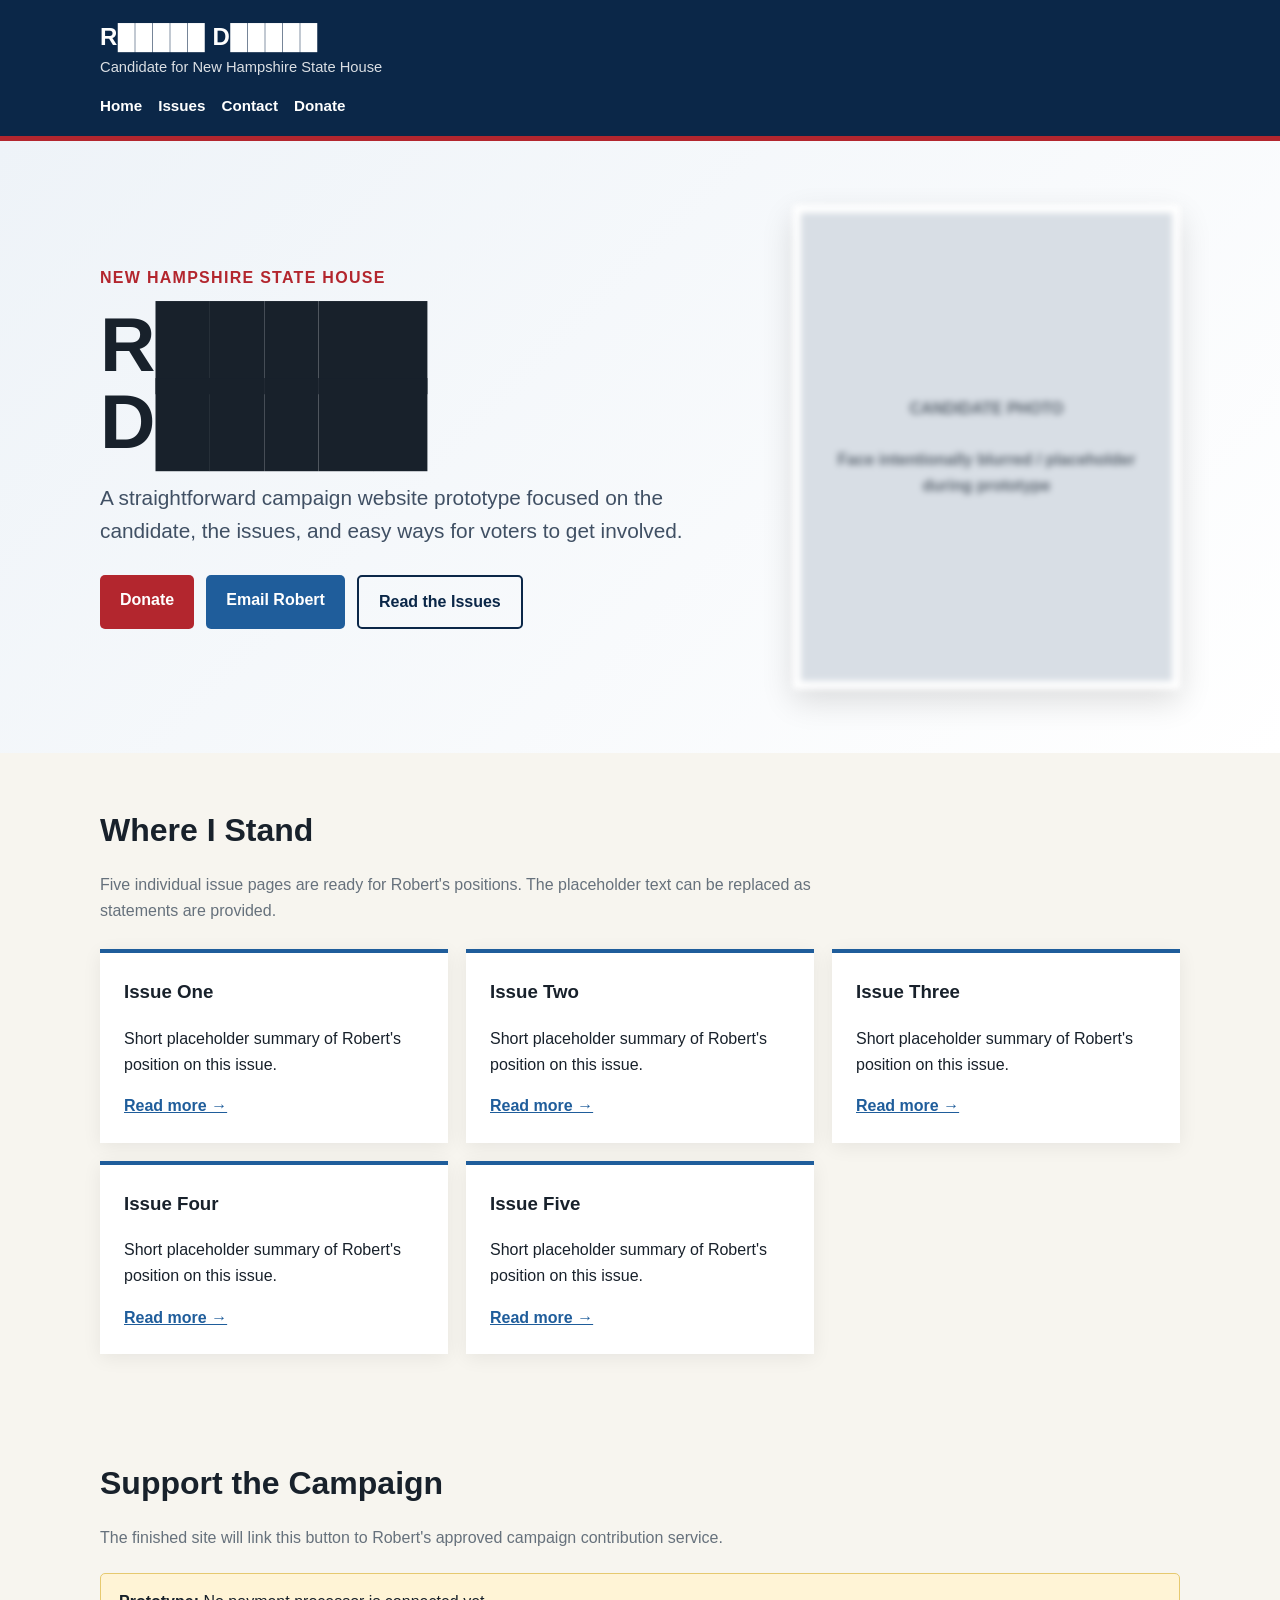
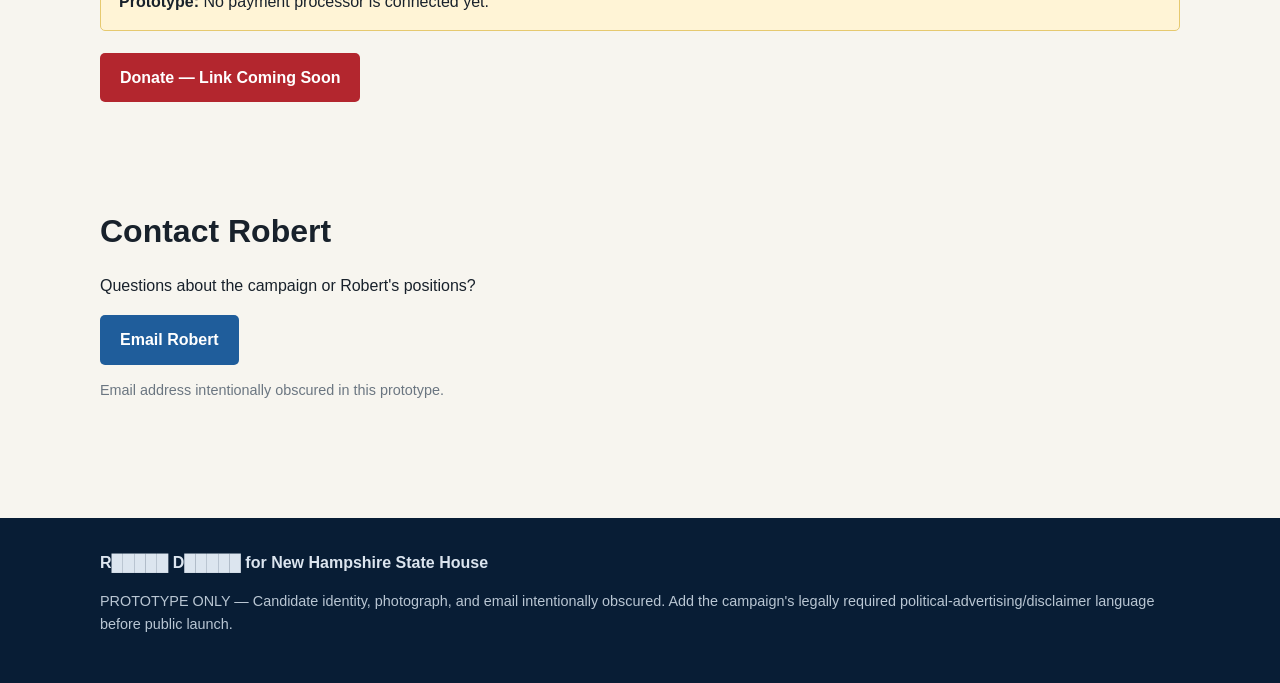
==== index.html @ 03b9e8c1 "Add files via upload Initial campaign website prototype" ====
<!doctype html><html lang="en"><head><meta charset="utf-8"><meta name="viewport" content="width=device-width,initial-scale=1"><title>Candidate Website Prototype</title><link rel="stylesheet" href="style.css"></head><body>
<header><div class="wrap"><div class="brand"><div><a class="candidate" href="index.html">R█████ D█████</a><div class="office">Candidate for New Hampshire State House</div></div></div><nav><a href="index.html">Home</a><a href="#issues">Issues</a><a href="#contact">Contact</a><a href="#donate">Donate</a></nav></div></header>
<main><div class="hero"><div class="wrap hero-grid"><div><div class="eyebrow">New Hampshire State House</div><h1>R█████ D█████</h1><p class="tagline">A straightforward campaign website prototype focused on the candidate, the issues, and easy ways for voters to get involved.</p><div class="actions"><a class="btn primary" href="#donate">Donate</a><a class="btn secondary" href="mailto:████████████████████@proton.me">Email Robert</a><a class="btn outline" href="#issues">Read the Issues</a></div></div><div class="photo">CANDIDATE PHOTO<br><br>Face intentionally blurred / placeholder during prototype</div></div></div>
<section id="issues"><div class="wrap"><h2 class="section-title">Where I Stand</h2><p class="lead">Five individual issue pages are ready for Robert's positions. The placeholder text can be replaced as statements are provided.</p><div class="cards">
<div class="card"><h3>Issue One</h3><p>Short placeholder summary of Robert's position on this issue.</p><a href="issue1.html">Read more →</a></div><div class="card"><h3>Issue Two</h3><p>Short placeholder summary of Robert's position on this issue.</p><a href="issue2.html">Read more →</a></div><div class="card"><h3>Issue Three</h3><p>Short placeholder summary of Robert's position on this issue.</p><a href="issue3.html">Read more →</a></div><div class="card"><h3>Issue Four</h3><p>Short placeholder summary of Robert's position on this issue.</p><a href="issue4.html">Read more →</a></div><div class="card"><h3>Issue Five</h3><p>Short placeholder summary of Robert's position on this issue.</p><a href="issue5.html">Read more →</a></div></div></div></section>
<section id="donate"><div class="wrap"><h2 class="section-title">Support the Campaign</h2><p class="lead">The finished site will link this button to Robert's approved campaign contribution service.</p><div class="notice"><strong>Prototype:</strong> No payment processor is connected yet.</div><a class="btn primary" href="#" onclick="alert('Donation link placeholder — fundraising provider not connected yet.');return false;">Donate — Link Coming Soon</a></div></section>
<section id="contact"><div class="wrap"><h2 class="section-title">Contact Robert</h2><p>Questions about the campaign or Robert's positions?</p><a class="btn secondary" href="mailto:████████████████████@proton.me">Email Robert</a><p class="small">Email address intentionally obscured in this prototype.</p></div></section></main>
<footer><div class="wrap"><strong>R█████ D█████ for New Hampshire State House</strong><p class="small">PROTOTYPE ONLY — Candidate identity, photograph, and email intentionally obscured. Add the campaign's legally required political-advertising/disclaimer language before public launch.</p></div></footer></body></html>
---- style.css ----
:root{--navy:#0b2748;--blue:#1f5d9b;--red:#b3262e;--cream:#f7f5ef;--ink:#18212b;--muted:#66717c;--white:#fff}*{box-sizing:border-box}body{margin:0;font-family:Arial,Helvetica,sans-serif;color:var(--ink);background:var(--cream);line-height:1.6}header{background:var(--navy);color:#fff;padding:18px 0;border-bottom:5px solid var(--red)}.wrap{width:min(1080px,92%);margin:auto}.brand{display:flex;justify-content:space-between;align-items:center;gap:20px}.brand a{color:white;text-decoration:none}.candidate{font-size:1.5rem;font-weight:800;letter-spacing:.02em}.office{font-size:.92rem;opacity:.85}nav{display:flex;flex-wrap:wrap;gap:16px;margin-top:14px}nav a{color:#fff;text-decoration:none;font-weight:700;font-size:.95rem}.hero{padding:64px 0;background:linear-gradient(135deg,#eef3f8,#fff)}.hero-grid{display:grid;grid-template-columns:1.25fr .75fr;gap:48px;align-items:center}.eyebrow{color:var(--red);font-weight:800;text-transform:uppercase;letter-spacing:.08em}h1{font-size:clamp(2.4rem,6vw,4.8rem);line-height:1;margin:.2em 0}.tagline{font-size:1.3rem;color:#405064;max-width:700px}.photo{aspect-ratio:4/5;background:#d8dee5;border:8px solid white;box-shadow:0 12px 30px #0002;display:grid;place-items:center;text-align:center;padding:20px;font-weight:700;color:#5b6570;filter:blur(3px)}.actions{display:flex;flex-wrap:wrap;gap:12px;margin-top:28px}.btn{display:inline-block;padding:12px 20px;border-radius:5px;text-decoration:none;font-weight:800}.primary{background:var(--red);color:#fff}.secondary{background:var(--blue);color:#fff}.outline{border:2px solid var(--navy);color:var(--navy)}section{padding:52px 0}.section-title{font-size:2rem;margin:0 0 8px}.lead{color:var(--muted);max-width:760px}.cards{display:grid;grid-template-columns:repeat(3,1fr);gap:18px;margin-top:26px}.card{background:white;border-top:4px solid var(--blue);padding:24px;box-shadow:0 4px 18px #0001}.card h3{margin-top:0}.card a{color:var(--blue);font-weight:800}.notice{background:#fff4d6;border:1px solid #e6c96f;padding:15px 18px;border-radius:5px;margin:22px 0}.issue{max-width:800px;background:#fff;padding:36px;margin:42px auto;box-shadow:0 4px 20px #0001}.issue h1{font-size:2.5rem}.placeholder{background:#eef1f4;border-left:4px solid var(--blue);padding:18px;color:#4e5965}footer{background:#081d35;color:#dce5ef;padding:32px 0;margin-top:50px}.small{font-size:.9rem;color:#6b7681}footer .small{color:#b9c6d3}@media(max-width:760px){.hero-grid,.cards{grid-template-columns:1fr}.hero{padding:38px 0}.photo{max-width:360px}.brand{align-items:flex-start;flex-direction:column}}
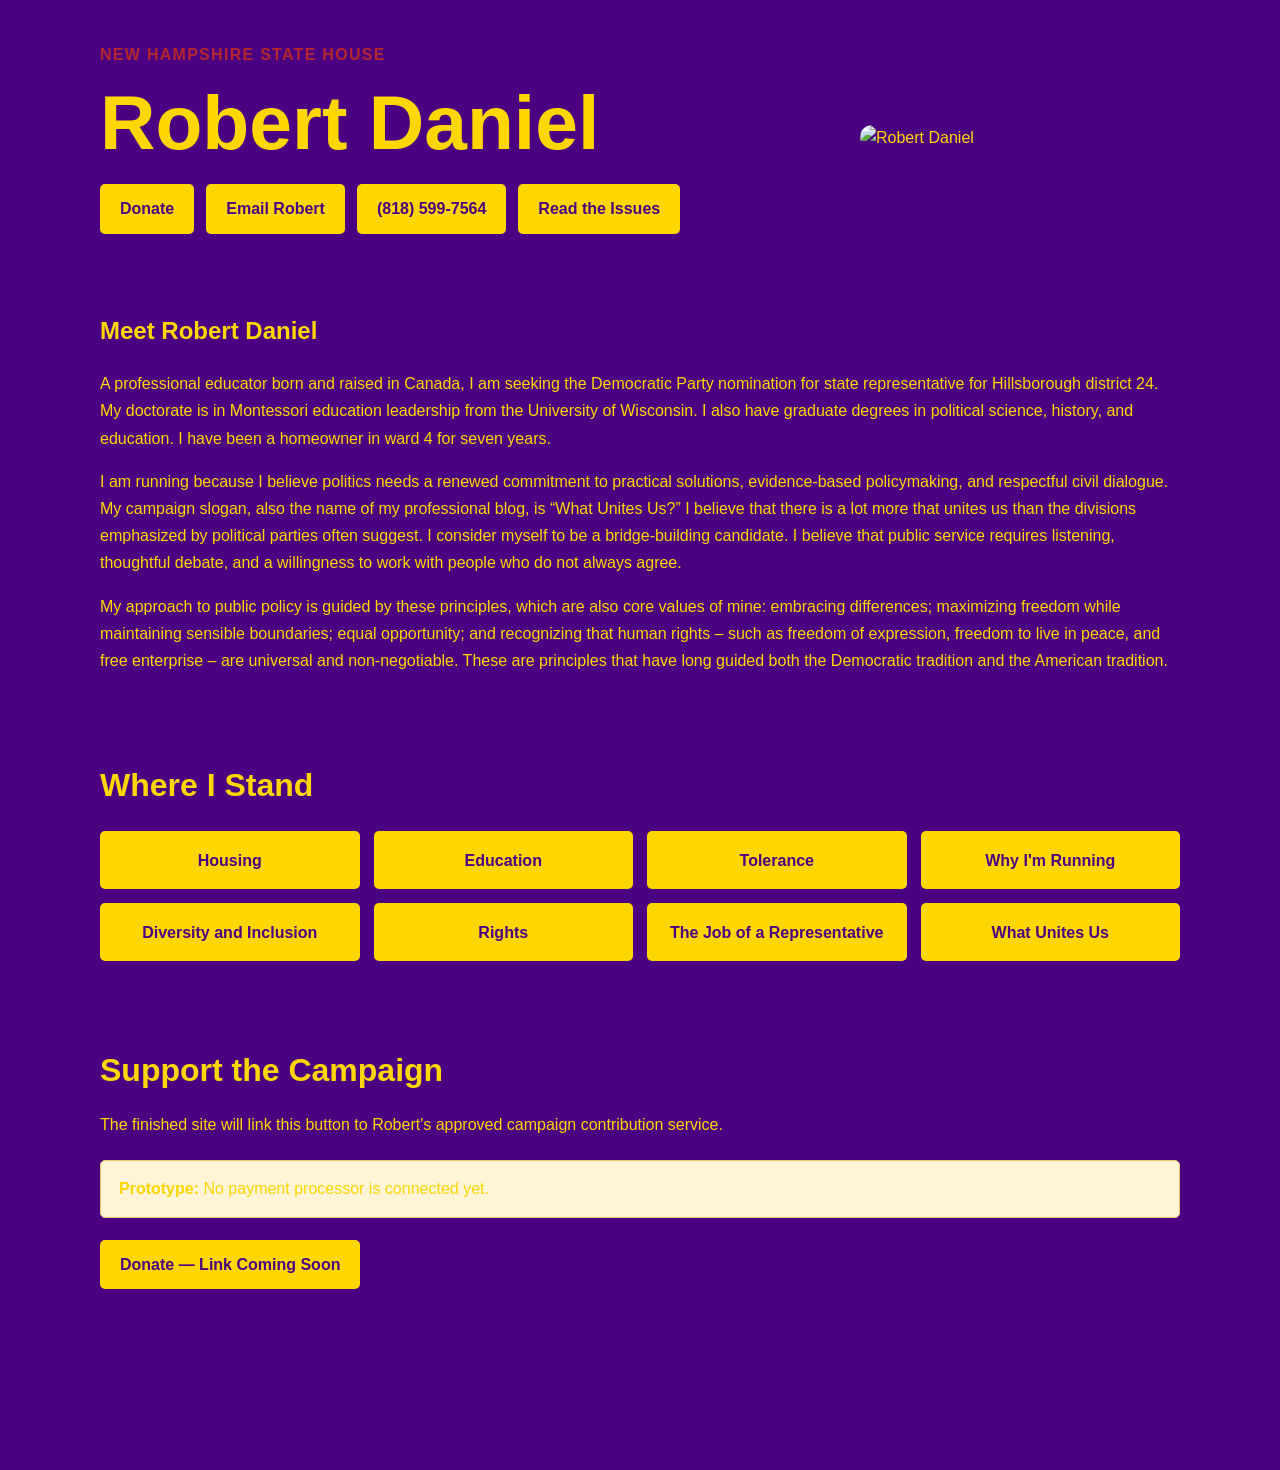
==== commit 4c8b82ee: "Add files via upload" ====
--- a/index.html
+++ b/index.html
@@ -1,8 +1,27 @@
-<!doctype html><html lang="en"><head><meta charset="utf-8"><meta name="viewport" content="width=device-width,initial-scale=1"><title>Candidate Website Prototype</title><link rel="stylesheet" href="style.css"></head><body>
-<header><div class="wrap"><div class="brand"><div><a class="candidate" href="index.html">R█████ D█████</a><div class="office">Candidate for New Hampshire State House</div></div></div><nav><a href="index.html">Home</a><a href="#issues">Issues</a><a href="#contact">Contact</a><a href="#donate">Donate</a></nav></div></header>
-<main><div class="hero"><div class="wrap hero-grid"><div><div class="eyebrow">New Hampshire State House</div><h1>R█████ D█████</h1><p class="tagline">A straightforward campaign website prototype focused on the candidate, the issues, and easy ways for voters to get involved.</p><div class="actions"><a class="btn primary" href="#donate">Donate</a><a class="btn secondary" href="mailto:████████████████████@proton.me">Email Robert</a><a class="btn outline" href="#issues">Read the Issues</a></div></div><div class="photo">CANDIDATE PHOTO<br><br>Face intentionally blurred / placeholder during prototype</div></div></div>
-<section id="issues"><div class="wrap"><h2 class="section-title">Where I Stand</h2><p class="lead">Five individual issue pages are ready for Robert's positions. The placeholder text can be replaced as statements are provided.</p><div class="cards">
-<div class="card"><h3>Issue One</h3><p>Short placeholder summary of Robert's position on this issue.</p><a href="issue1.html">Read more →</a></div><div class="card"><h3>Issue Two</h3><p>Short placeholder summary of Robert's position on this issue.</p><a href="issue2.html">Read more →</a></div><div class="card"><h3>Issue Three</h3><p>Short placeholder summary of Robert's position on this issue.</p><a href="issue3.html">Read more →</a></div><div class="card"><h3>Issue Four</h3><p>Short placeholder summary of Robert's position on this issue.</p><a href="issue4.html">Read more →</a></div><div class="card"><h3>Issue Five</h3><p>Short placeholder summary of Robert's position on this issue.</p><a href="issue5.html">Read more →</a></div></div></div></section>
+<!doctype html><html lang="en"><head><meta charset="utf-8"><meta name="viewport" content="width=device-width,initial-scale=1"><title>Candidate Website Prototype</title><link rel="stylesheet" href="style.css"></head><body><main>
+<section class="top-hero"><div class="wrap top-grid">
+<div class="top-copy"><div class="eyebrow">NEW HAMPSHIRE STATE HOUSE</div><h1>Robert Daniel</h1>
+<div class="hero-actions"><a class="btn" href="#">Donate</a><a class="btn" href="mailto:robertdanieledd@proton.me">Email Robert</a><a class="btn" href="tel:+18185997564">(818) 599-7564</a><a class="btn" href="#issues">Read the Issues</a></div></div>
+<div class="top-photo"><img src="images/robert-daniel.jpg" alt="Robert Daniel"></div>
+</div></section>
+<section class="meet-section"><div class="wrap meet-wrap"><h2>Meet Robert Daniel</h2><p>A professional educator born and raised in Canada, I am seeking the Democratic Party nomination for state representative for Hillsborough district 24. My doctorate is in Montessori education leadership from the University of Wisconsin. I also have graduate degrees in political science, history, and education. I have been a homeowner in ward 4 for seven years.</p><p>I am running because I believe politics needs a renewed commitment to practical solutions, evidence-based policymaking, and respectful civil dialogue. My campaign slogan, also the name of my professional blog, is “What Unites Us?” I believe that there is a lot more that unites us than the divisions emphasized by political parties often suggest. I consider myself to be a bridge-building candidate. I believe that public service requires listening, thoughtful debate, and a willingness to work with people who do not always agree.</p><p>My approach to public policy is guided by these principles, which are also core values of mine: embracing differences; maximizing freedom while maintaining sensible boundaries; equal opportunity; and recognizing that human rights – such as freedom of expression, freedom to live in peace, and free enterprise – are universal and non-negotiable. These are principles that have long guided both the Democratic tradition and the American tradition.</p></div></section>
+<section class="where-stand" id="issues">
+<div class="wrap">
+<h2 class="section-title">Where I Stand</h2>
+<div class="issue-button-grid">
+<a class="btn issue-nav-btn" href="housing.html">Housing</a>
+<a class="btn issue-nav-btn" href="education.html">Education</a>
+<a class="btn issue-nav-btn" href="tolerance.html">Tolerance</a>
+<a class="btn issue-nav-btn" href="why-running.html">Why I&#x27;m Running</a>
+<a class="btn issue-nav-btn" href="diversity-inclusion.html">Diversity and Inclusion</a>
+<a class="btn issue-nav-btn" href="rights.html">Rights</a>
+<a class="btn issue-nav-btn" href="representative.html">The Job of a Representative</a>
+<a class="btn issue-nav-btn" href="what-unites-us.html">What Unites Us</a></div>
+</div>
+</section>
 <section id="donate"><div class="wrap"><h2 class="section-title">Support the Campaign</h2><p class="lead">The finished site will link this button to Robert's approved campaign contribution service.</p><div class="notice"><strong>Prototype:</strong> No payment processor is connected yet.</div><a class="btn primary" href="#" onclick="alert('Donation link placeholder — fundraising provider not connected yet.');return false;">Donate — Link Coming Soon</a></div></section>
-<section id="contact"><div class="wrap"><h2 class="section-title">Contact Robert</h2><p>Questions about the campaign or Robert's positions?</p><a class="btn secondary" href="mailto:████████████████████@proton.me">Email Robert</a><p class="small">Email address intentionally obscured in this prototype.</p></div></section></main>
-<footer><div class="wrap"><strong>R█████ D█████ for New Hampshire State House</strong><p class="small">PROTOTYPE ONLY — Candidate identity, photograph, and email intentionally obscured. Add the campaign's legally required political-advertising/disclaimer language before public launch.</p></div></footer></body></html>
+</main>
+<footer><div class="wrap"><strong></strong><p class="small"></p></div>
+
+</footer>
+</body></html>
--- a/style.css
+++ b/style.css
@@ -1 +1,169 @@
 :root{--navy:#0b2748;--blue:#1f5d9b;--red:#b3262e;--cream:#f7f5ef;--ink:#18212b;--muted:#66717c;--white:#fff}*{box-sizing:border-box}body{margin:0;font-family:Arial,Helvetica,sans-serif;color:var(--ink);background:var(--cream);line-height:1.6}header{background:var(--navy);color:#fff;padding:18px 0;border-bottom:5px solid var(--red)}.wrap{width:min(1080px,92%);margin:auto}.brand{display:flex;justify-content:space-between;align-items:center;gap:20px}.brand a{color:white;text-decoration:none}.candidate{font-size:1.5rem;font-weight:800;letter-spacing:.02em}.office{font-size:.92rem;opacity:.85}nav{display:flex;flex-wrap:wrap;gap:16px;margin-top:14px}nav a{color:#fff;text-decoration:none;font-weight:700;font-size:.95rem}.hero{padding:64px 0;background:linear-gradient(135deg,#eef3f8,#fff)}.hero-grid{display:grid;grid-template-columns:1.25fr .75fr;gap:48px;align-items:center}.eyebrow{color:var(--red);font-weight:800;text-transform:uppercase;letter-spacing:.08em}h1{font-size:clamp(2.4rem,6vw,4.8rem);line-height:1;margin:.2em 0}.tagline{font-size:1.3rem;color:#405064;max-width:700px}.photo{aspect-ratio:4/5;background:#d8dee5;border:8px solid white;box-shadow:0 12px 30px #0002;display:grid;place-items:center;text-align:center;padding:20px;font-weight:700;color:#5b6570;filter:blur(3px)}.actions{display:flex;flex-wrap:wrap;gap:12px;margin-top:28px}.btn{display:inline-block;padding:12px 20px;border-radius:5px;text-decoration:none;font-weight:800}.primary{background:var(--red);color:#fff}.secondary{background:var(--blue);color:#fff}.outline{border:2px solid var(--navy);color:var(--navy)}section{padding:52px 0}.section-title{font-size:2rem;margin:0 0 8px}.lead{color:var(--muted);max-width:760px}.cards{display:grid;grid-template-columns:repeat(3,1fr);gap:18px;margin-top:26px}.card{background:white;border-top:4px solid var(--blue);padding:24px;box-shadow:0 4px 18px #0001}.card h3{margin-top:0}.card a{color:var(--blue);font-weight:800}.notice{background:#fff4d6;border:1px solid #e6c96f;padding:15px 18px;border-radius:5px;margin:22px 0}.issue{max-width:800px;background:#fff;padding:36px;margin:42px auto;box-shadow:0 4px 20px #0001}.issue h1{font-size:2.5rem}.placeholder{background:#eef1f4;border-left:4px solid var(--blue);padding:18px;color:#4e5965}footer{background:#081d35;color:#dce5ef;padding:32px 0;margin-top:50px}.small{font-size:.9rem;color:#6b7681}footer .small{color:#b9c6d3}@media(max-width:760px){.hero-grid,.cards{grid-template-columns:1fr}.hero{padding:38px 0}.photo{max-width:360px}.brand{align-items:flex-start;flex-direction:column}}
+
+/* Royal purple / yellow campaign override */
+:root {
+  --campaign-purple: #4B0082;
+  --campaign-yellow: #FFD700;
+}
+
+html, body {
+  background: var(--campaign-purple) !important;
+  color: var(--campaign-yellow) !important;
+}
+
+header, nav, main, section, article, footer,
+.hero, .card, .issue-card, .container, .content, .panel,
+main > div, main > section, section > div {
+  background: var(--campaign-purple) !important;
+  background-color: var(--campaign-purple) !important;
+  color: var(--campaign-yellow) !important;
+  box-shadow: none !important;
+}
+
+h1, h2, h3, h4, h5, h6, p, li, span, label, strong, em {
+  color: var(--campaign-yellow) !important;
+}
+
+a {
+  color: var(--campaign-yellow) !important;
+}
+
+button, .button, .btn, a.button, a.btn {
+  background: var(--campaign-yellow) !important;
+  color: var(--campaign-purple) !important;
+  border-color: var(--campaign-yellow) !important;
+}
+
+
+/* Public candidate information */
+.candidate-photo img,
+.photo img,
+.portrait img {
+  filter: none !important;
+  width: 100%;
+  max-width: 330px;
+  height: auto;
+  border-radius: 12px;
+  display: block;
+  margin: 0 auto;
+}
+.blurred, .blur {
+  filter: none !important;
+}
+.contact-phone a {
+  color: var(--campaign-yellow) !important;
+}
+
+.blur,.blurred,.redacted,.masked{filter:none!important;text-shadow:none!important}
+.issue-detail{background:var(--campaign-purple)!important;color:var(--campaign-yellow)!important;max-width:900px;margin:2rem auto}
+.issue-detail p{font-size:1.15rem;line-height:1.7}
+
+/* v9: candidate name is public and must never be obscured */
+.candidate-name, .name, .brand, .site-title, .redacted, .masked, .blur, .blurred {
+  filter: none !important;
+  text-shadow: none !important;
+  background: transparent !important;
+  background-color: transparent !important;
+  color: var(--campaign-yellow) !important;
+}
+.candidate-name::before, .candidate-name::after,
+.name::before, .name::after,
+.redacted::before, .redacted::after,
+.masked::before, .masked::after,
+.blur::before, .blur::after,
+.blurred::before, .blurred::after {
+  content: none !important;
+  display: none !important;
+}
+
+.content-section{background:var(--campaign-purple)!important;color:var(--campaign-yellow)!important;padding:2rem 0}
+.content-section .wrap{max-width:900px}.content-section p{line-height:1.7;font-size:1.05rem}
+
+.phone-btn { margin-left: .5rem; }
+@media (max-width: 600px) {
+  .phone-btn { margin-left: 0; margin-top: .5rem; }
+}
+
+/* v13: single-column top section */
+.hero-grid {
+  display: block !important;
+  grid-template-columns: 1fr !important;
+}
+.hero .content-section {
+  width: 100% !important;
+  max-width: none !important;
+  padding: 1.25rem 0 !important;
+}
+.hero .content-section .wrap {
+  max-width: 900px !important;
+  margin: 0 !important;
+  padding: 0 !important;
+}
+
+/* v14: candidate photo below full-width Meet Robert Daniel section */
+.candidate-photo-full {
+  width: 100%;
+  text-align: center;
+  margin: 1rem 0 2rem;
+}
+.candidate-photo-full img {
+  display: inline-block;
+  width: min(330px, 90%);
+  height: auto;
+  border-radius: 12px;
+  filter: none !important;
+}
+
+/* v15: top hero has name left, photo right; Meet Robert follows full-width */
+.hero-grid {
+  display: grid !important;
+  grid-template-columns: minmax(0, 1fr) minmax(240px, 340px) !important;
+  gap: 2rem !important;
+  align-items: center !important;
+}
+.hero-photo {
+  text-align: right;
+}
+.hero-photo img {
+  width: 100%;
+  max-width: 320px;
+  height: auto;
+  border-radius: 12px;
+  filter: none !important;
+}
+@media (max-width: 700px) {
+  .hero-grid {
+    grid-template-columns: 1fr !important;
+  }
+  .hero-photo {
+    text-align: center;
+  }
+}
+
+/* v16 fixed top layout */
+.top-hero,.meet-section{background:var(--campaign-purple)!important;color:var(--campaign-yellow)!important}
+.top-hero{padding:42px 0 32px!important}
+.top-grid{display:grid!important;grid-template-columns:minmax(0,1fr) 320px!important;gap:48px!important;align-items:center!important;max-width:1080px!important;margin:0 auto!important}
+.top-copy h1{margin:0 0 24px!important}.top-copy .eyebrow{margin-bottom:16px!important}
+.hero-actions{display:flex!important;flex-wrap:wrap!important;gap:12px!important}
+.top-photo{width:320px!important;justify-self:end!important}.top-photo img{display:block!important;width:320px!important;height:auto!important;border-radius:12px!important;filter:none!important}
+.meet-section{display:block!important;width:100%!important;padding:26px 0 38px!important;clear:both!important}
+.meet-wrap{display:block!important;max-width:1080px!important;margin:0 auto!important}.meet-section p{width:100%!important;max-width:none!important;line-height:1.7!important}
+@media(max-width:760px){.top-grid{grid-template-columns:1fr!important}.top-photo{justify-self:start!important;width:min(320px,100%)!important}.top-photo img{width:min(320px,100%)!important}}
+
+/* v19: seven-button Where I Stand navigation */
+.where-stand{background:var(--campaign-purple)!important;color:var(--campaign-yellow)!important;padding:32px 0}
+.issue-button-grid{display:grid!important;grid-template-columns:repeat(auto-fit,minmax(220px,1fr))!important;gap:14px!important;margin-top:20px!important}
+.issue-nav-btn{display:block!important;text-align:center!important}
+.issue-detail{background:var(--campaign-purple)!important;color:var(--campaign-yellow)!important;min-height:100vh;padding:48px 0}
+.issue-detail .wrap{max-width:900px!important;margin:0 auto!important}
+.issue-detail p{font-size:1.1rem!important;line-height:1.75!important}
+
+/* v20: vertically center all Where I Stand button labels */
+.issue-nav-btn {
+  display: flex !important;
+  align-items: center !important;
+  justify-content: center !important;
+  min-height: 58px !important;
+  line-height: 1.2 !important;
+}
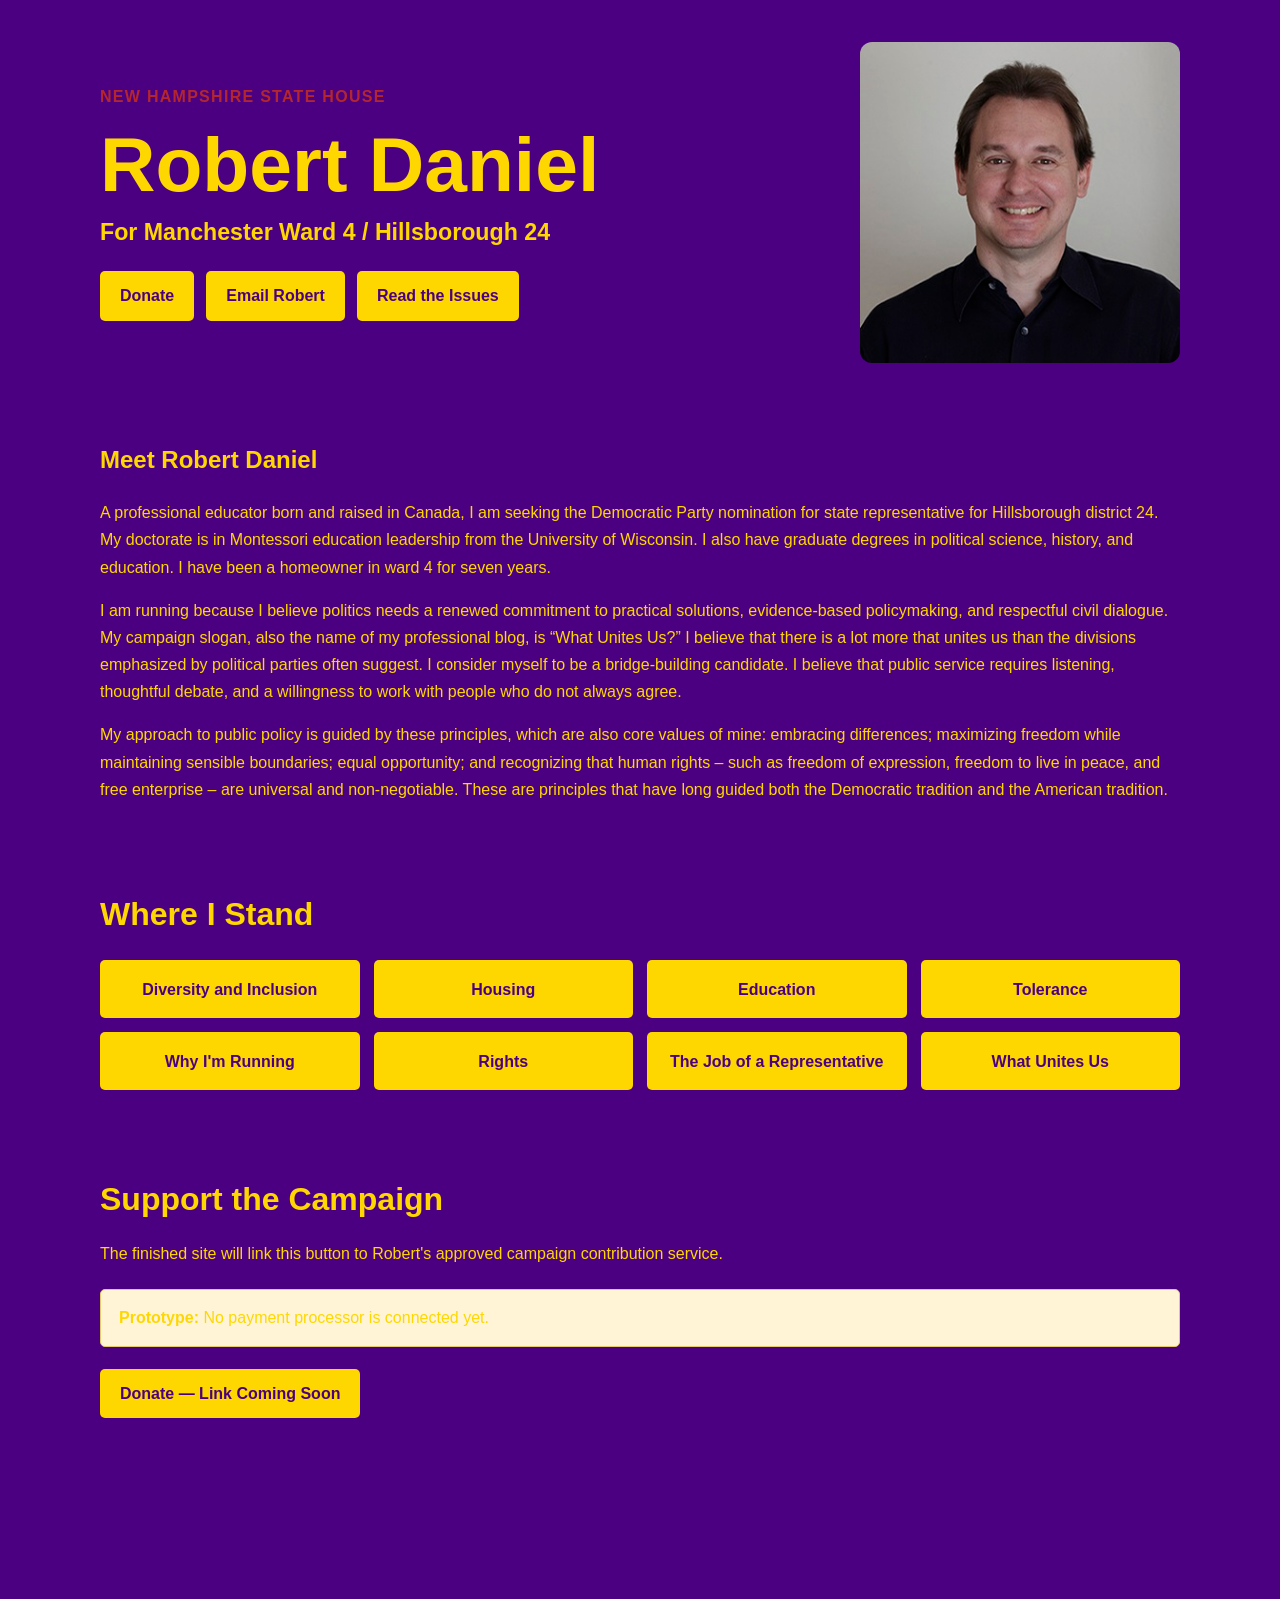
==== commit c3dfbcbb: "Add files via upload" ====
--- a/index.html
+++ b/index.html
@@ -1,7 +1,8 @@
 <!doctype html><html lang="en"><head><meta charset="utf-8"><meta name="viewport" content="width=device-width,initial-scale=1"><title>Candidate Website Prototype</title><link rel="stylesheet" href="style.css"></head><body><main>
 <section class="top-hero"><div class="wrap top-grid">
 <div class="top-copy"><div class="eyebrow">NEW HAMPSHIRE STATE HOUSE</div><h1>Robert Daniel</h1>
-<div class="hero-actions"><a class="btn" href="#">Donate</a><a class="btn" href="mailto:robertdanieledd@proton.me">Email Robert</a><a class="btn" href="tel:+18185997564">(818) 599-7564</a><a class="btn" href="#issues">Read the Issues</a></div></div>
+<div class="district-subtitle">For Manchester Ward 4 / Hillsborough 24</div>
+<div class="hero-actions"><a class="btn" href="#">Donate</a><a class="btn" href="mailto:robertdanieledd@proton.me">Email Robert</a><a class="btn" href="#issues">Read the Issues</a></div></div>
 <div class="top-photo"><img src="images/robert-daniel.jpg" alt="Robert Daniel"></div>
 </div></section>
 <section class="meet-section"><div class="wrap meet-wrap"><h2>Meet Robert Daniel</h2><p>A professional educator born and raised in Canada, I am seeking the Democratic Party nomination for state representative for Hillsborough district 24. My doctorate is in Montessori education leadership from the University of Wisconsin. I also have graduate degrees in political science, history, and education. I have been a homeowner in ward 4 for seven years.</p><p>I am running because I believe politics needs a renewed commitment to practical solutions, evidence-based policymaking, and respectful civil dialogue. My campaign slogan, also the name of my professional blog, is “What Unites Us?” I believe that there is a lot more that unites us than the divisions emphasized by political parties often suggest. I consider myself to be a bridge-building candidate. I believe that public service requires listening, thoughtful debate, and a willingness to work with people who do not always agree.</p><p>My approach to public policy is guided by these principles, which are also core values of mine: embracing differences; maximizing freedom while maintaining sensible boundaries; equal opportunity; and recognizing that human rights – such as freedom of expression, freedom to live in peace, and free enterprise – are universal and non-negotiable. These are principles that have long guided both the Democratic tradition and the American tradition.</p></div></section>
@@ -9,11 +10,12 @@
 <div class="wrap">
 <h2 class="section-title">Where I Stand</h2>
 <div class="issue-button-grid">
+<a class="btn issue-nav-btn" href="diversity-inclusion.html">Diversity and Inclusion</a>
 <a class="btn issue-nav-btn" href="housing.html">Housing</a>
 <a class="btn issue-nav-btn" href="education.html">Education</a>
 <a class="btn issue-nav-btn" href="tolerance.html">Tolerance</a>
 <a class="btn issue-nav-btn" href="why-running.html">Why I&#x27;m Running</a>
-<a class="btn issue-nav-btn" href="diversity-inclusion.html">Diversity and Inclusion</a>
+
 <a class="btn issue-nav-btn" href="rights.html">Rights</a>
 <a class="btn issue-nav-btn" href="representative.html">The Job of a Representative</a>
 <a class="btn issue-nav-btn" href="what-unites-us.html">What Unites Us</a></div>
--- a/style.css
+++ b/style.css
@@ -167,3 +167,11 @@
   min-height: 58px !important;
   line-height: 1.2 !important;
 }
+
+/* v23 district subtitle */
+.district-subtitle {
+  font-size: 1.45rem;
+  font-weight: 600;
+  line-height: 1.3;
+  margin: -10px 0 24px;
+}
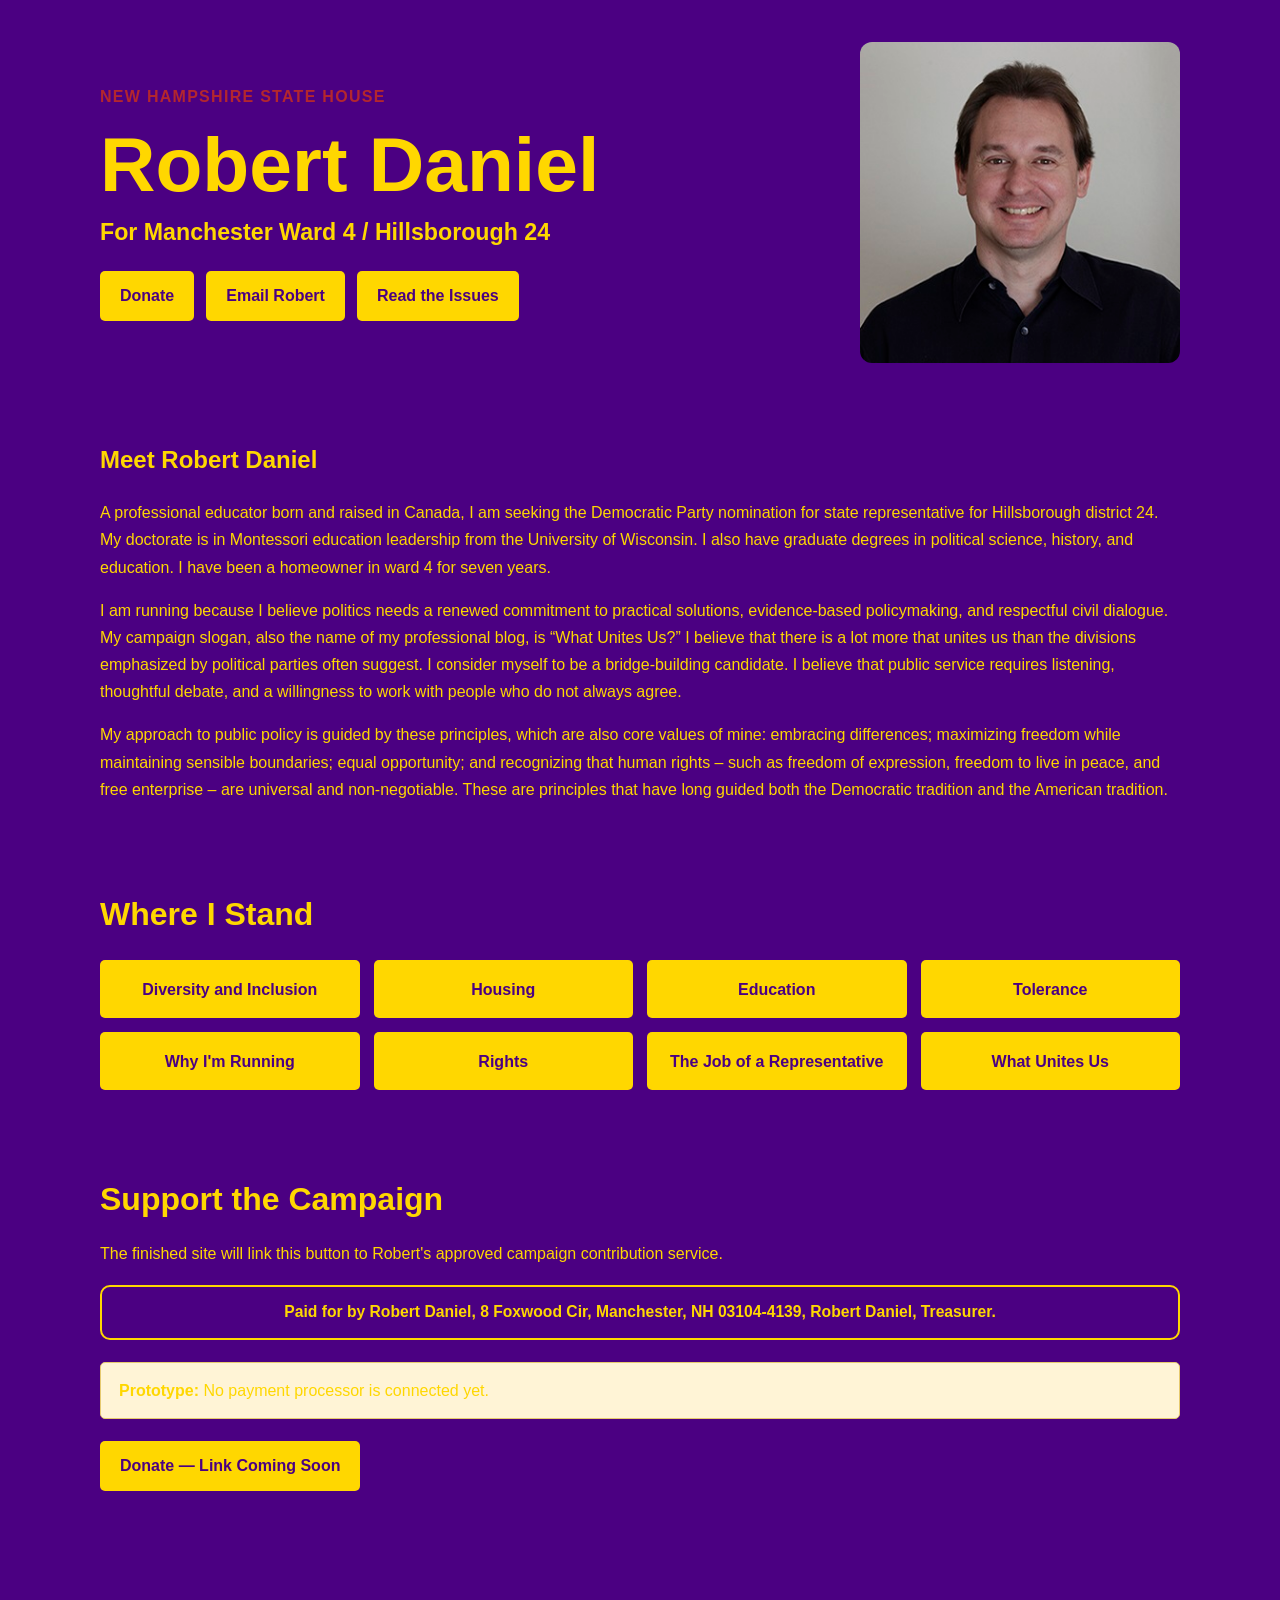
==== commit 2c71fcb6: "Add files via upload" ====
--- a/index.html
+++ b/index.html
@@ -2,7 +2,7 @@
 <section class="top-hero"><div class="wrap top-grid">
 <div class="top-copy"><div class="eyebrow">NEW HAMPSHIRE STATE HOUSE</div><h1>Robert Daniel</h1>
 <div class="district-subtitle">For Manchester Ward 4 / Hillsborough 24</div>
-<div class="hero-actions"><a class="btn" href="#">Donate</a><a class="btn" href="mailto:robertdanieledd@proton.me">Email Robert</a><a class="btn" href="#issues">Read the Issues</a></div></div>
+<div class="hero-actions"><a class="btn" href="#donate">Donate</a><a class="btn" href="mailto:robertdanielforward4@proton.me">Email Robert</a><a class="btn" href="#issues">Read the Issues</a></div></div>
 <div class="top-photo"><img src="images/robert-daniel.jpg" alt="Robert Daniel"></div>
 </div></section>
 <section class="meet-section"><div class="wrap meet-wrap"><h2>Meet Robert Daniel</h2><p>A professional educator born and raised in Canada, I am seeking the Democratic Party nomination for state representative for Hillsborough district 24. My doctorate is in Montessori education leadership from the University of Wisconsin. I also have graduate degrees in political science, history, and education. I have been a homeowner in ward 4 for seven years.</p><p>I am running because I believe politics needs a renewed commitment to practical solutions, evidence-based policymaking, and respectful civil dialogue. My campaign slogan, also the name of my professional blog, is “What Unites Us?” I believe that there is a lot more that unites us than the divisions emphasized by political parties often suggest. I consider myself to be a bridge-building candidate. I believe that public service requires listening, thoughtful debate, and a willingness to work with people who do not always agree.</p><p>My approach to public policy is guided by these principles, which are also core values of mine: embracing differences; maximizing freedom while maintaining sensible boundaries; equal opportunity; and recognizing that human rights – such as freedom of expression, freedom to live in peace, and free enterprise – are universal and non-negotiable. These are principles that have long guided both the Democratic tradition and the American tradition.</p></div></section>
@@ -21,7 +21,7 @@
 <a class="btn issue-nav-btn" href="what-unites-us.html">What Unites Us</a></div>
 </div>
 </section>
-<section id="donate"><div class="wrap"><h2 class="section-title">Support the Campaign</h2><p class="lead">The finished site will link this button to Robert's approved campaign contribution service.</p><div class="notice"><strong>Prototype:</strong> No payment processor is connected yet.</div><a class="btn primary" href="#" onclick="alert('Donation link placeholder — fundraising provider not connected yet.');return false;">Donate — Link Coming Soon</a></div></section>
+<section id="donate"><div class="wrap"><h2 class="section-title">Support the Campaign</h2><p class="lead">The finished site will link this button to Robert's approved campaign contribution service.</p><div class="campaign-disclaimer"><strong>Paid for by Robert Daniel, 8 Foxwood Cir, Manchester, NH 03104-4139, Robert Daniel, Treasurer.</strong></div><div class="notice"><strong>Prototype:</strong> No payment processor is connected yet.</div><a class="btn primary" href="#" onclick="alert('Donation link placeholder — fundraising provider not connected yet.');return false;">Donate — Link Coming Soon</a></div></section>
 </main>
 <footer><div class="wrap"><strong></strong><p class="small"></p></div>
 
--- a/style.css
+++ b/style.css
@@ -175,3 +175,5 @@
   line-height: 1.3;
   margin: -10px 0 24px;
 }
+
+.campaign-disclaimer{margin:18px 0 14px;padding:14px 16px;border:2px solid currentColor;border-radius:10px;text-align:center;font-size:.98rem;line-height:1.45}
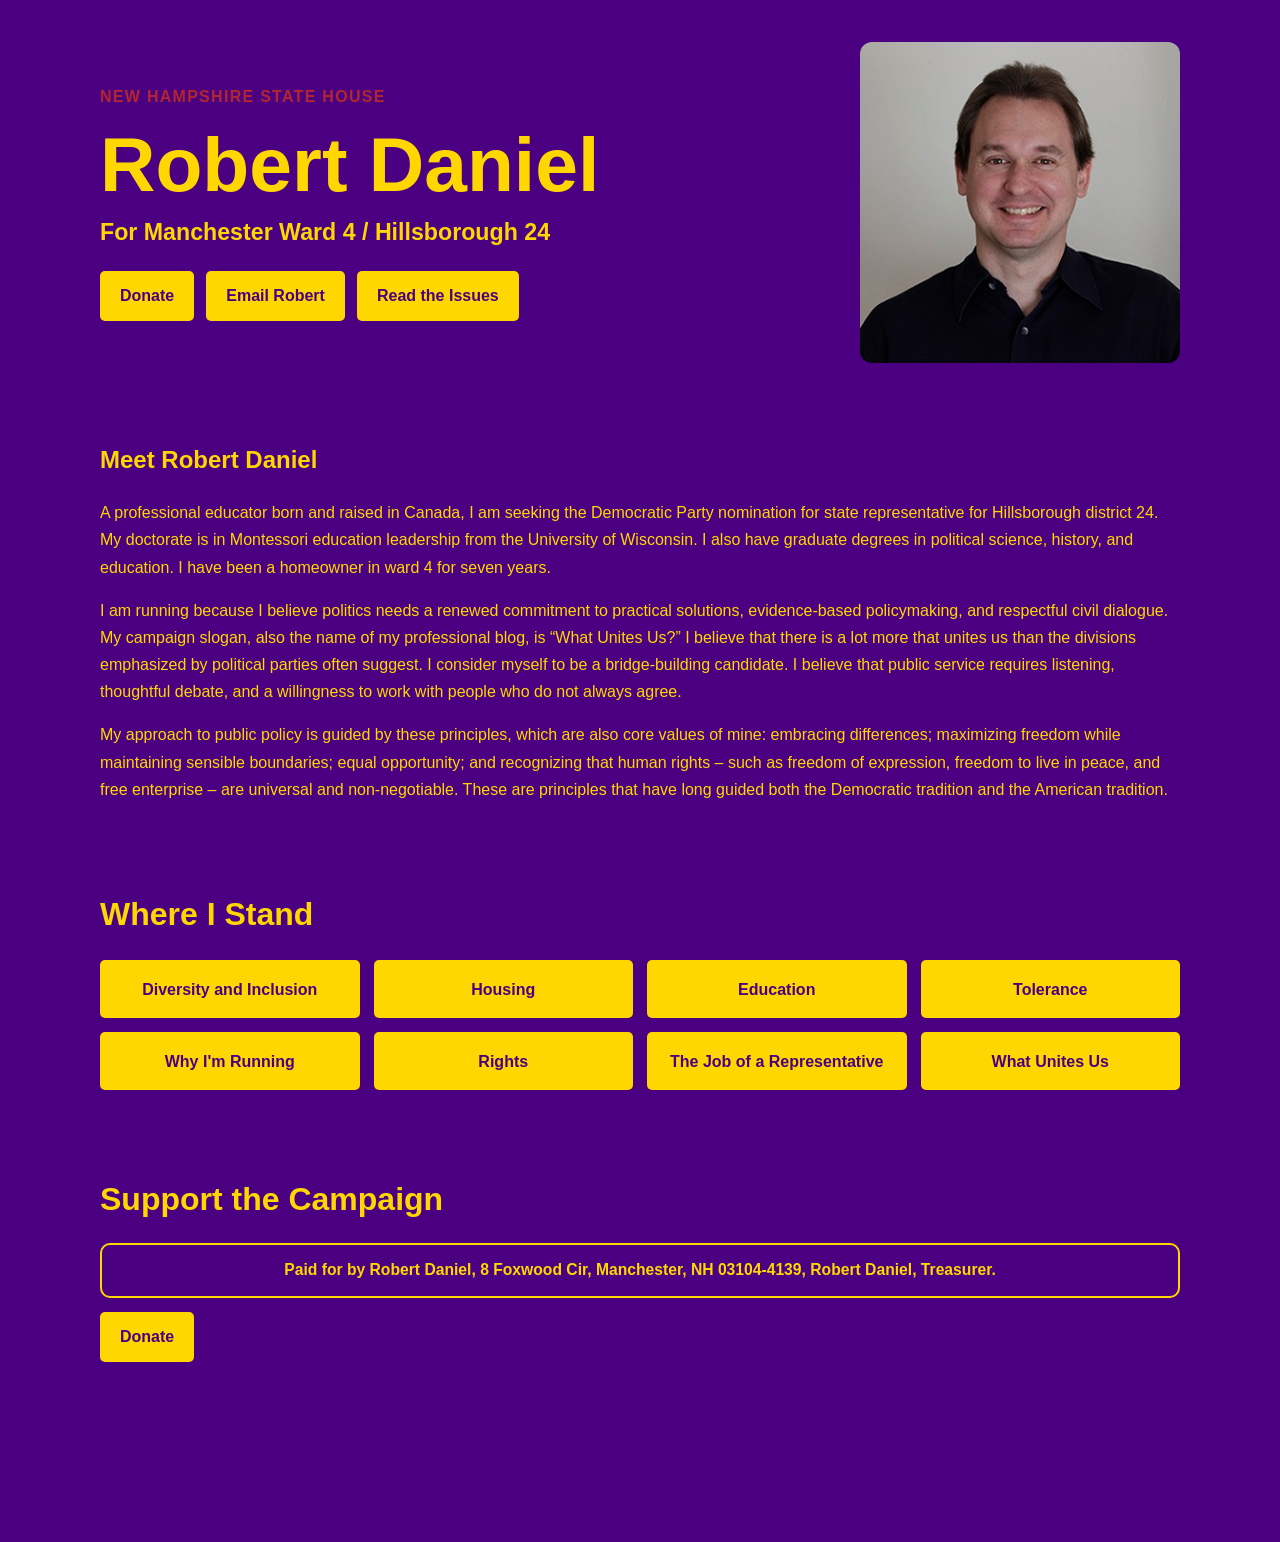
==== commit b297fb32: "Add files via upload" ====
--- a/index.html
+++ b/index.html
@@ -1,8 +1,8 @@
-<!doctype html><html lang="en"><head><meta charset="utf-8"><meta name="viewport" content="width=device-width,initial-scale=1"><title>Candidate Website Prototype</title><link rel="stylesheet" href="style.css"></head><body><main>
+<!doctype html><html lang="en"><head><meta charset="utf-8"><meta name="viewport" content="width=device-width,initial-scale=1"><title>Robert Daniel for New Hampshire State House</title><link rel="stylesheet" href="style.css"></head><body><main>
 <section class="top-hero"><div class="wrap top-grid">
 <div class="top-copy"><div class="eyebrow">NEW HAMPSHIRE STATE HOUSE</div><h1>Robert Daniel</h1>
 <div class="district-subtitle">For Manchester Ward 4 / Hillsborough 24</div>
-<div class="hero-actions"><a class="btn" href="#donate">Donate</a><a class="btn" href="mailto:robertdanielforward4@proton.me">Email Robert</a><a class="btn" href="#issues">Read the Issues</a></div></div>
+<div class="hero-actions"><a class="btn" href="https://donate.stripe.com/14A14o3Le5su8xB4AfaR200">Donate</a><a class="btn" href="mailto:robertdanielforward4@proton.me">Email Robert</a><a class="btn" href="#issues">Read the Issues</a></div></div>
 <div class="top-photo"><img src="images/robert-daniel.jpg" alt="Robert Daniel"></div>
 </div></section>
 <section class="meet-section"><div class="wrap meet-wrap"><h2>Meet Robert Daniel</h2><p>A professional educator born and raised in Canada, I am seeking the Democratic Party nomination for state representative for Hillsborough district 24. My doctorate is in Montessori education leadership from the University of Wisconsin. I also have graduate degrees in political science, history, and education. I have been a homeowner in ward 4 for seven years.</p><p>I am running because I believe politics needs a renewed commitment to practical solutions, evidence-based policymaking, and respectful civil dialogue. My campaign slogan, also the name of my professional blog, is “What Unites Us?” I believe that there is a lot more that unites us than the divisions emphasized by political parties often suggest. I consider myself to be a bridge-building candidate. I believe that public service requires listening, thoughtful debate, and a willingness to work with people who do not always agree.</p><p>My approach to public policy is guided by these principles, which are also core values of mine: embracing differences; maximizing freedom while maintaining sensible boundaries; equal opportunity; and recognizing that human rights – such as freedom of expression, freedom to live in peace, and free enterprise – are universal and non-negotiable. These are principles that have long guided both the Democratic tradition and the American tradition.</p></div></section>
@@ -21,7 +21,7 @@
 <a class="btn issue-nav-btn" href="what-unites-us.html">What Unites Us</a></div>
 </div>
 </section>
-<section id="donate"><div class="wrap"><h2 class="section-title">Support the Campaign</h2><p class="lead">The finished site will link this button to Robert's approved campaign contribution service.</p><div class="campaign-disclaimer"><strong>Paid for by Robert Daniel, 8 Foxwood Cir, Manchester, NH 03104-4139, Robert Daniel, Treasurer.</strong></div><div class="notice"><strong>Prototype:</strong> No payment processor is connected yet.</div><a class="btn primary" href="#" onclick="alert('Donation link placeholder — fundraising provider not connected yet.');return false;">Donate — Link Coming Soon</a></div></section>
+<section id="donate"><div class="wrap"><h2 class="section-title">Support the Campaign</h2><p class="lead"></p><div class="campaign-disclaimer"><strong>Paid for by Robert Daniel, 8 Foxwood Cir, Manchester, NH 03104-4139, Robert Daniel, Treasurer.</strong></div><a class="btn primary" href="https://donate.stripe.com/14A14o3Le5su8xB4AfaR200">Donate</a></div></section>
 </main>
 <footer><div class="wrap"><strong></strong><p class="small"></p></div>
 
